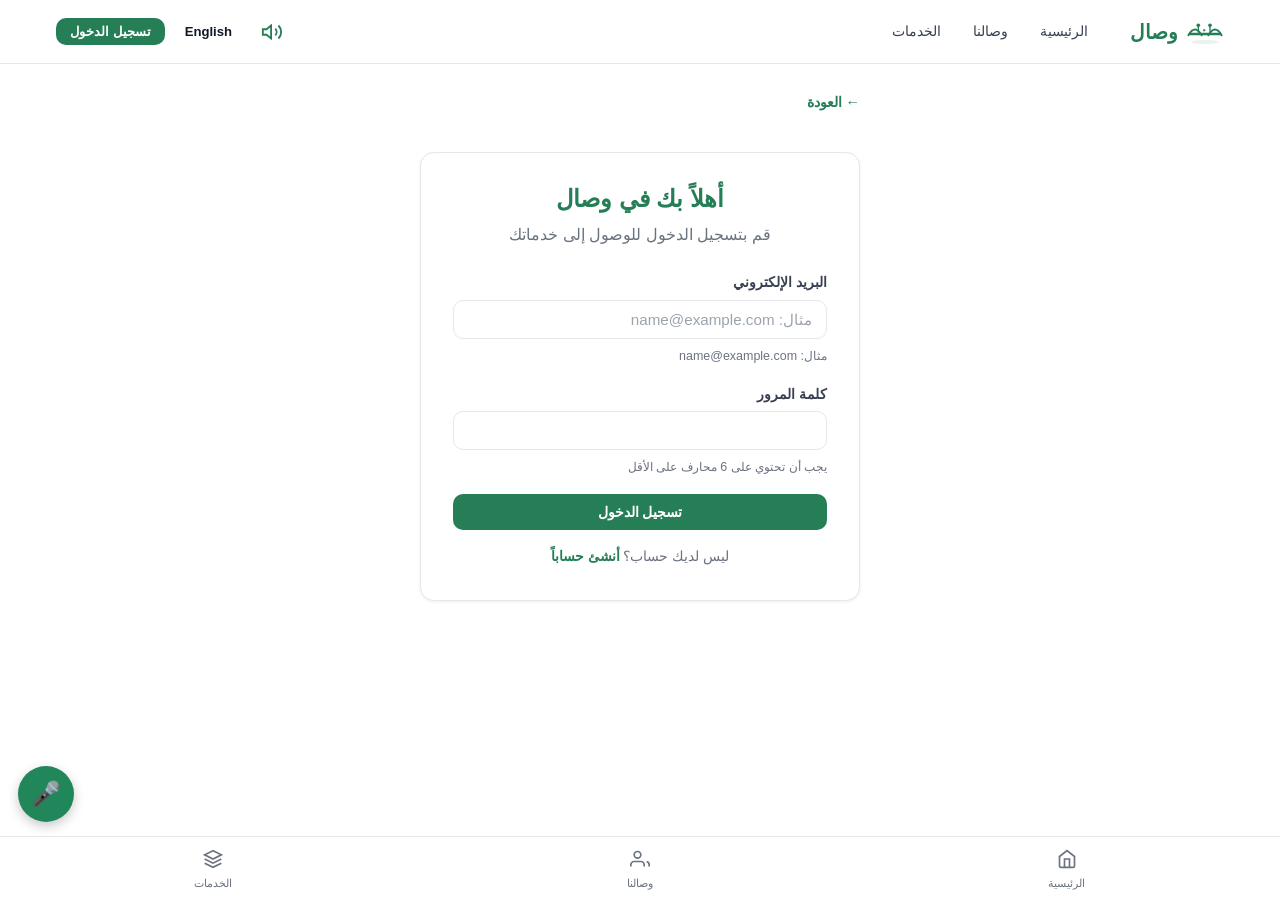
==== login.html @ 74b5a7cc "first upliad" ====
<!DOCTYPE html>
<html lang="ar" dir="rtl">
<head>
  <meta charset="UTF-8">
  <meta name="viewport" content="width=device-width, initial-scale=1.0">
  <title>وصال — تسجيل الدخول</title>
  <link rel="stylesheet" href="./css/style.css">
</head>
<body data-page="login">
  <div id="layout-header"></div>

  <main class="main-content">
    <div id="page-root"></div>
  </main>

  <div id="layout-bottom-nav"></div>
  <div id="toast-container"></div>
  <script src="./js/config.js"></script>
  <script src="./js/translations.js"></script>
  <script src="./js/api.js"></script>
  <script src="./js/layout.js"></script>
  <script>
    let isRegister = false;

    function validateEmail(e) { return /^[^\s@]+@[^\s@]+\.[^\s@]+$/.test(e); }
    function validatePassword(p) { return p.length >= 6; }

    function showToast(msg, isError) {
      const c = document.getElementById("toast-container");
      const t = document.createElement("div");
      t.className = "toast" + (isError ? " error" : "");
      t.textContent = msg;
      c.appendChild(t);
      setTimeout(() => t.remove(), 3500);
    }

    function renderForm() {
      const r = isRegister;
      document.getElementById("page-root").innerHTML = `
        <div class="auth-wrap fade-in">
          <button class="back-btn" onclick="history.back()">← ${T("common.back")}</button>
          <div class="card auth-card">
            <h1 class="text-2xl font-bold text-center" style="color:var(--primary)">${r ? T("auth.register_title") : T("auth.login_title")}</h1>
            <p class="text-center text-muted mt-2">${r ? T("auth.register_subtitle") : T("auth.login_subtitle")}</p>

            <form id="auth-form" class="space-y-4 mt-6" onsubmit="handleSubmit(event)">
              ${r ? `
              <div class="form-group">
                <label for="inp-name">${T("auth.name")}</label>
                <input id="inp-name" class="input" type="text" placeholder="${T("auth.name_hint")}" required>
              </div>
              <div class="form-group">
                <label for="inp-phone">${T("auth.phone")}</label>
                <input id="inp-phone" class="input" type="tel" placeholder="${T("auth.phone_hint")}" required>
              </div>` : ""}

              <div class="form-group">
                <label for="inp-email">${T("auth.email")}</label>
                <input id="inp-email" class="input" type="email" placeholder="${T("auth.email_hint")}" required>
                <span class="field-hint" id="email-hint">${T("auth.email_hint")}</span>
              </div>
              <div class="form-group">
                <label for="inp-password">${T("auth.password")}</label>
                <input id="inp-password" class="input" type="password" required>
                <span class="field-hint" id="pw-hint">${T("auth.password_hint")}</span>
              </div>

              <button type="submit" id="submit-btn" class="btn btn-primary btn-full mt-2">
                ${r ? T("auth.register_btn") : T("auth.login_btn")}
              </button>

              <p class="text-center text-sm text-muted mt-2">
                ${r ? T("auth.have_account") : T("auth.no_account")}
                <a href="#" onclick="toggleMode(); return false;" style="color:var(--primary);font-weight:600;">
                  ${r ? T("auth.login_instead") : T("auth.create_one")}
                </a>
              </p>
            </form>
          </div>
        </div>`;
    }

    function toggleMode() { isRegister = !isRegister; renderForm(); }

    async function handleSubmit(e) {
      e.preventDefault();
      const email    = document.getElementById("inp-email").value.trim();
      const password = document.getElementById("inp-password").value;
      if (!validateEmail(email) || !validatePassword(password)) return;

      const btn = document.getElementById("submit-btn");
      btn.disabled = true;
      btn.textContent = T("common.loading");

      try {
        let data;
        if (isRegister) {
          const name  = document.getElementById("inp-name").value.trim();
          const phone = document.getElementById("inp-phone").value.trim();
          data = await API.register({ email, password, name, phone });
        } else {
          data = await API.login({ email, password });
        }
        localStorage.setItem(Config.KEYS.TOKEN, data.token);
        showToast(isRegister ? T("auth.register_title") : T("auth.login_title"));
        location.href = "./disabilities.html";
      } catch (err) {
        showToast(err.message || T("common.error"), true);
        btn.disabled = false;
        btn.textContent = isRegister ? T("auth.register_btn") : T("auth.login_btn");
      }
    }

    window.addEventListener("layout-ready", renderForm);
  </script>
</body>
</html>
---- css/style.css ----
/* ── Reset & base ──────────────────────────────────────── */
*, *::before, *::after { box-sizing: border-box; margin: 0; padding: 0; }

:root {
  --primary:       hsl(153 55% 32%);
  --primary-hover: hsl(153 55% 26%);
  --primary-light: hsl(153 55% 90%);
  --primary-bg:    hsl(153 55% 97%);
  --primary-ring:  hsl(153 55% 55% / .4);

  --bg:            #ffffff;
  --fg:            #111827;
  --muted:         #6b7280;
  --border:        #e5e7eb;
  --card-bg:       #ffffff;
  --secondary-bg:  #f9fafb;
  --destructive:   #ef4444;
  --destructive-bg:#fef2f2;

  --radius:        10px;
  --radius-lg:     14px;
  --shadow-sm:     0 1px 3px rgba(0,0,0,.07);
  --shadow:        0 4px 12px rgba(0,0,0,.10);

  --header-h: 64px;
  --bnav-h:   64px;
}

html { font-size: 16px; scroll-behavior: smooth; }
body {
  font-family: -apple-system, "Segoe UI", Tahoma, Arial, sans-serif;
  background: var(--bg);
  color: var(--fg);
  line-height: 1.6;
  min-height: 100vh;
}

/* Typography */
h1 { font-size: 2.2rem; font-weight: 800; line-height: 1.2; }
h2 { font-size: 1.4rem; font-weight: 700; }
h3 { font-size: 1.1rem; font-weight: 600; }
a  { color: inherit; text-decoration: none; }
img { max-width: 100%; }

/* Header */
.site-header {
  position: fixed; top: 0; inset-inline: 0; z-index: 100;
  height: var(--header-h);
  background: rgba(255,255,255,.95);
  backdrop-filter: blur(8px);
  border-bottom: 1px solid var(--border);
}
.header-inner {
  max-width: 1200px; margin: 0 auto; padding: 0 16px;
  height: 100%; display: flex; align-items: center; gap: 12px;
}
.logo-link {
  display: flex; align-items: center; gap: 8px;
  color: var(--primary); font-weight: 800; font-size: 1.2rem;
  flex-shrink: 0;
}
.logo-text { font-size: 1.25rem; }

.desktop-nav {
  display: none; align-items: center; gap: 4px;
  margin-inline-start: 16px; flex: 1;
}
@media (min-width: 768px) { .desktop-nav { display: flex; } }

.nav-link {
  padding: 6px 14px; border-radius: 8px;
  font-size: .9rem; font-weight: 500; color: #374151;
  transition: background .15s, color .15s;
}
.nav-link:hover { background: var(--primary-bg); color: var(--primary); }
.nav-link.active { background: var(--primary-bg); color: var(--primary); font-weight: 700; }

.header-actions {
  display: flex; align-items: center; gap: 6px; margin-inline-start: auto;
}
.header-username {
  font-size: .85rem; font-weight: 500; color: var(--muted);
  display: none;
}
@media (min-width: 640px) { .header-username { display: inline; } }

/* Bottom nav */
.bottom-nav {
  position: fixed; bottom: 0; inset-inline: 0; z-index: 100;
  height: var(--bnav-h);
  background: rgba(255,255,255,.97);
  backdrop-filter: blur(8px);
  border-top: 1px solid var(--border);
  display: flex;
}
.bnav-item {
  flex: 1; display: flex; flex-direction: column;
  align-items: center; justify-content: center; gap: 2px;
  color: var(--muted); font-size: .7rem; font-weight: 500;
  transition: color .15s;
  padding: 6px 4px;
}
.bnav-item:hover  { color: var(--fg); }
.bnav-item.active { color: var(--primary); }
.bnav-icon {
  width: 38px; height: 28px;
  display: flex; align-items: center; justify-content: center;
  border-radius: 20px; transition: background .15s;
}
.bnav-item.active .bnav-icon { background: var(--primary-bg); }

/* Main content */
.main-content {
  max-width: 900px; margin: 0 auto;
  padding: calc(var(--header-h) + 24px) 16px calc(var(--bnav-h) + 24px);
  min-height: 100vh;
}
.main-wide { max-width: 1100px; }

/* Buttons */
.btn {
  display: inline-flex; align-items: center; justify-content: center; gap: 6px;
  padding: 10px 20px; border-radius: var(--radius);
  font-size: .9rem; font-weight: 600; cursor: pointer;
  transition: background .15s, color .15s, box-shadow .15s, opacity .15s;
  border: none; white-space: nowrap;
}
.btn:disabled { opacity: .55; cursor: not-allowed; }

.btn-primary   { background: var(--primary);   color: #fff; }
.btn-primary:hover:not(:disabled) { background: var(--primary-hover); }

.btn-outline   { background: transparent; border: 1.5px solid var(--border); color: var(--fg); }
.btn-outline:hover:not(:disabled) { border-color: var(--primary); color: var(--primary); }

.btn-ghost     { background: transparent; color: var(--fg); }
.btn-ghost:hover:not(:disabled) { background: var(--secondary-bg); }

.btn-danger    { background: transparent; border: 1.5px solid #fca5a5; color: var(--destructive); }
.btn-danger:hover:not(:disabled) { background: var(--destructive-bg); }

.btn-secondary { background: var(--secondary-bg); color: var(--fg); border: 1px solid var(--border); }
.btn-secondary:hover:not(:disabled) { background: #f3f4f6; }

.btn-sm  { padding: 6px 14px; font-size: .82rem; }
.btn-lg  { padding: 14px 32px; font-size: 1rem; border-radius: var(--radius-lg); }
.btn-full{ width: 100%; }

.icon-btn {
  display: flex; align-items: center; justify-content: center;
  width: 40px; height: 40px; border-radius: 50%;
  background: none; border: none; cursor: pointer;
  color: var(--muted); transition: background .15s, color .15s;
}
.icon-btn:hover  { background: var(--secondary-bg); color: var(--fg); }
.icon-btn.active { color: var(--primary); }
.lang-btn { font-size: .82rem; font-weight: 600; }

/* Cards */
.card {
  background: var(--card-bg); border: 1px solid var(--border);
  border-radius: var(--radius-lg); padding: 20px;
  box-shadow: var(--shadow-sm);
  transition: border-color .2s, box-shadow .2s;
}
.card-link:hover .card, .card.hover:hover {
  border-color: hsl(153 55% 60%); box-shadow: var(--shadow);
}
.card-link { display: block; cursor: pointer; }
.card-icon {
  width: 60px; height: 60px; border-radius: 12px;
  background: var(--primary-bg); display: flex;
  align-items: center; justify-content: center;
  font-size: 1.8rem; flex-shrink: 0;
  transition: transform .2s;
}
.card-link:hover .card-icon { transform: scale(1.08); }

/* Forms */
.form-group { display: flex; flex-direction: column; gap: 6px; }
label { font-size: .88rem; font-weight: 600; color: #374151; }
label .required { color: var(--destructive); margin-inline-start: 2px; }
label .optional { font-weight: 400; color: var(--muted); font-size: .78rem; }

.input {
  width: 100%; padding: 10px 14px; border-radius: var(--radius);
  border: 1.5px solid var(--border); font-size: .95rem;
  color: var(--fg); background: #fff;
  transition: border-color .15s, box-shadow .15s;
  font-family: inherit;
}
.input:focus {
  outline: none; border-color: var(--primary);
  box-shadow: 0 0 0 3px var(--primary-ring);
}
.input.error { border-color: var(--destructive); }
.input::placeholder { color: #9ca3af; }

textarea.input { resize: vertical; min-height: 90px; }

.field-hint { font-size: .78rem; color: var(--muted); margin-top: 2px; }
.field-hint.error { color: var(--destructive); }

.form-grid-2 { display: grid; grid-template-columns: 1fr 1fr; gap: 16px; }
@media (max-width: 560px) { .form-grid-2 { grid-template-columns: 1fr; } }

/* Status badge */
.badge {
  display: inline-flex; align-items: center;
  padding: 4px 12px; border-radius: 999px;
  font-size: .78rem; font-weight: 600; border: 1px solid;
}
.badge-pending   { background: #fef9c3; color: #854d0e; border-color: #fde68a; }
.badge-confirmed { background: #dcfce7; color: #166534; border-color: #86efac; }
.badge-cancelled { background: #fee2e2; color: #991b1b; border-color: #fca5a5; }
.badge-completed { background: #dbeafe; color: #1e40af; border-color: #93c5fd; }

/* Skeleton loader */
.skeleton {
  background: linear-gradient(90deg, #f3f4f6 25%, #e5e7eb 50%, #f3f4f6 75%);
  background-size: 200% 100%;
  animation: shimmer 1.4s infinite;
  border-radius: 8px;
}
@keyframes shimmer { 0%{background-position:200% 0} 100%{background-position:-200% 0} }

/* Toast */
#toast-container {
  position: fixed; bottom: calc(var(--bnav-h) + 12px);
  inset-inline-end: 16px; z-index: 9999;
  display: flex; flex-direction: column; gap: 8px; pointer-events: none;
}
.toast {
  background: var(--fg); color: #fff;
  padding: 12px 18px; border-radius: var(--radius);
  font-size: .88rem; box-shadow: var(--shadow);
  animation: toast-in .25s ease; pointer-events: all; max-width: 300px;
}
.toast.error { background: var(--destructive); }
@keyframes toast-in { from{opacity:0;transform:translateY(8px)} to{opacity:1;transform:none} }

/* Utility */
.text-center  { text-align: center; }
.text-primary { color: var(--primary); }
.text-muted   { color: var(--muted); }
.text-sm      { font-size: .85rem; }
.text-xs      { font-size: .75rem; }
.text-lg      { font-size: 1.1rem; }
.text-xl      { font-size: 1.25rem; }
.text-2xl     { font-size: 1.5rem; }
.font-bold    { font-weight: 700; }
.font-semibold{ font-weight: 600; }
.mt-1{margin-top:4px} .mt-2{margin-top:8px} .mt-3{margin-top:12px}
.mt-4{margin-top:16px} .mt-6{margin-top:24px} .mt-8{margin-top:32px}
.mb-1{margin-bottom:4px} .mb-2{margin-bottom:8px} .mb-4{margin-bottom:16px}
.mb-6{margin-bottom:24px} .mb-8{margin-bottom:32px}
.gap-2{gap:8px} .gap-3{gap:12px} .gap-4{gap:16px}
.flex { display:flex } .flex-col{flex-direction:column}
.items-center{align-items:center} .justify-between{justify-content:space-between}
.flex-1{flex:1} .flex-wrap{flex-wrap:wrap}
.grid-2 { display:grid; grid-template-columns:1fr 1fr; gap:16px; }
.grid-3 { display:grid; grid-template-columns:repeat(3,1fr); gap:20px; }
.grid-4 { display:grid; grid-template-columns:repeat(4,1fr); gap:12px; }
@media(max-width:768px){.grid-3,.grid-4{grid-template-columns:1fr 1fr;}}
@media(max-width:480px){.grid-3{grid-template-columns:1fr;}}
.hidden{display:none}
.w-full{width:100%} .h-full{height:100%}
.space-y-4>*+*{margin-top:16px} .space-y-6>*+*{margin-top:24px}
.rounded{border-radius:var(--radius)} .rounded-lg{border-radius:var(--radius-lg)}

/* Home */
.home-hero {
  min-height: calc(100vh - var(--header-h) - var(--bnav-h) - 48px);
  display: flex; flex-direction: column;
  align-items: center; justify-content: center;
  text-align: center; gap: 24px;
  animation: fade-up .5s ease both;
}
.home-title { font-size: 5rem; font-weight: 900; color: var(--primary); line-height: 1; }
@media(max-width:480px){ .home-title{font-size:3.5rem;} }
.home-tagline { font-size: 1.2rem; color: var(--muted); max-width: 500px; line-height: 1.7; }

/* Auth */
.auth-wrap {
  max-width: 440px; margin: 0 auto;
  display: flex; flex-direction: column; gap: 20px;
}
.auth-card { padding: 32px; }

/* Disability / Service grid */
.page-header { margin-bottom: 32px; text-align: center; }
.page-header h1 { color: var(--primary); margin-bottom: 8px; }
.page-header p  { color: var(--muted); font-size: 1.05rem; }
.feature-grid { display:flex; flex-wrap:wrap; gap:20px; justify-content:center; }
.feature-item {
  display:flex; flex-direction:column; align-items:center; gap:8px;
  min-width: 80px;
}
.feature-icon {
  width:56px; height:56px; border-radius:16px;
  background:var(--primary-bg); display:flex;
  align-items:center; justify-content:center; font-size:1.6rem;
}

/* Service option card */
.option-card {
  display: flex; flex-direction: column;
  border: 1px solid var(--border); border-radius: var(--radius-lg);
  overflow: hidden; box-shadow: var(--shadow-sm);
}
@media(min-width:640px){
  .option-card { flex-direction: row; }
  .option-price-col { width: 220px; }
}
.option-body   { flex: 1; padding: 20px; }
.option-price-col {
  padding: 20px; background: var(--secondary-bg);
  border-top: 1px solid var(--border);
  display: flex; flex-direction: column;
  justify-content: space-between; align-items: flex-start; gap: 12px;
}
@media(min-width:640px){
  .option-price-col {
    border-top: none; border-inline-start: 1px solid var(--border);
    align-items: flex-end;
  }
}
.price-big { font-size: 2rem; font-weight: 800; line-height: 1; }

/* Invoice */
.invoice-box  { border: 1px solid var(--border); border-radius: var(--radius-lg); overflow: hidden; }
.invoice-head { background: var(--primary-bg); padding: 20px 24px; border-bottom: 1px solid var(--border); }
.invoice-body { padding: 4px 24px; }
.invoice-foot { background: var(--secondary-bg); padding: 12px 24px; border-top: 1px solid var(--border); }
.row { display:flex; justify-content:space-between; align-items:start;
       gap:12px; padding:12px 0; border-bottom:1px solid #f3f4f6; }
.row:last-child { border-bottom:none; }
.row-label { color:var(--muted); }
.row-value { font-weight:600; text-align:end; }
.total-row {
  display:flex; justify-content:space-between; align-items:center;
  padding: 16px 0 8px;
}

/* Back button */
.back-btn {
  display: inline-flex; align-items: center; gap: 6px;
  font-size: .9rem; font-weight: 600; color: var(--primary);
  background: none; border: none; cursor: pointer;
  padding: 6px 0; margin-bottom: 16px;
  transition: opacity .15s;
}
.back-btn:hover { opacity: .7; }

/* Payment method toggle */
.pay-methods { display:grid; grid-template-columns:1fr 1fr; gap:12px; }
.pay-method {
  display:flex; flex-direction:column; align-items:center; justify-content:center;
  gap:8px; padding:20px 12px; border-radius: var(--radius-lg);
  border: 2px solid var(--border); cursor:pointer;
  transition: border-color .15s, background .15s;
  font-size:.9rem; font-weight:600; position:relative;
}
.pay-method:hover { border-color:hsl(153 55% 60%); }
.pay-method.selected { border-color: var(--primary); background: var(--primary-bg); color: var(--primary); }
.pay-method-apple {
  background: #000; color: #fff; border-color: #000;
  font-size:1.4rem; font-weight:700;
}
.pay-method-apple.selected { border-color: var(--primary); }
.pay-check {
  position:absolute; top:8px; inset-inline-end:8px;
  width:18px; height:18px; border-radius:50%;
  background: var(--primary); color:#fff;
  display:flex; align-items:center; justify-content:center;
  font-size:.7rem;
}
.card-fields { padding-top:16px; border-top:1px solid var(--border); margin-top:8px; }

/* Orders */
.stat-grid { display:grid; grid-template-columns:1fr 1fr; gap:12px; }
@media(min-width:600px){ .stat-grid{grid-template-columns:repeat(4,1fr);} }
.stat-card { background:var(--secondary-bg); border-radius:var(--radius-lg); padding:16px; text-align:center; }
.stat-value { font-size:1.75rem; font-weight:800; color:var(--primary); }
.stat-label { font-size:.75rem; color:var(--muted); margin-top:4px; }

.order-card { margin-bottom:12px; }
.order-header { display:flex; justify-content:space-between; align-items:start; flex-wrap:wrap; gap:8px; }
.order-num  { font-size:.78rem; color:var(--muted); margin-bottom:4px; }
.order-footer { display:flex; justify-content:space-between; align-items:center; margin-top:12px; }

/* Empty state */
.empty-state { text-align:center; padding:60px 20px; }
.empty-icon { font-size:3rem; margin-bottom:16px; color:var(--muted); opacity:.5; }

/* Confirmed banner */
.confirmed-banner {
  display:flex; align-items:center; gap:12px;
  background:#f0fdf4; border:1px solid #86efac;
  border-radius:var(--radius-lg); padding:16px 20px; margin-bottom:20px;
}
.confirmed-icon { font-size:1.5rem; }
.confirmed-title { font-weight:700; color:#166534; }
.confirmed-date  { font-size:.82rem; color:#15803d; }

/* Accessibility tools */
.tool-card {
  display:flex; align-items:center; gap:12px;
  padding:14px 16px; border-radius:var(--radius-lg);
  background:var(--primary-bg); border:1px solid hsl(153 55% 80%);
}
.tool-icon { color:var(--primary); flex-shrink:0; }
.zoom-controls { display:flex; align-items:center; gap:10px; margin-inline-start:auto; }
.zoom-btn {
  width:36px; height:36px; border-radius:8px;
  border:1.5px solid var(--border); background:#fff;
  font-weight:700; font-size:.9rem; cursor:pointer;
  display:flex; align-items:center; justify-content:center;
  transition:border-color .15s;
}
.zoom-btn:hover:not(:disabled) { border-color:var(--primary); color:var(--primary); }
.zoom-btn:disabled { opacity:.4; cursor:not-allowed; }
.zoom-value { font-size:.82rem; color:var(--muted); min-width:38px; text-align:center; font-family:monospace; }

/* Animations */
@keyframes fade-up { from{opacity:0;transform:translateY(18px)} to{opacity:1;transform:none} }
.fade-in { animation: fade-up .4s ease both; }

/* Print */
@media print {
  .site-header, .bottom-nav, .no-print { display:none !important; }
  .main-content { padding-top:0; }
}
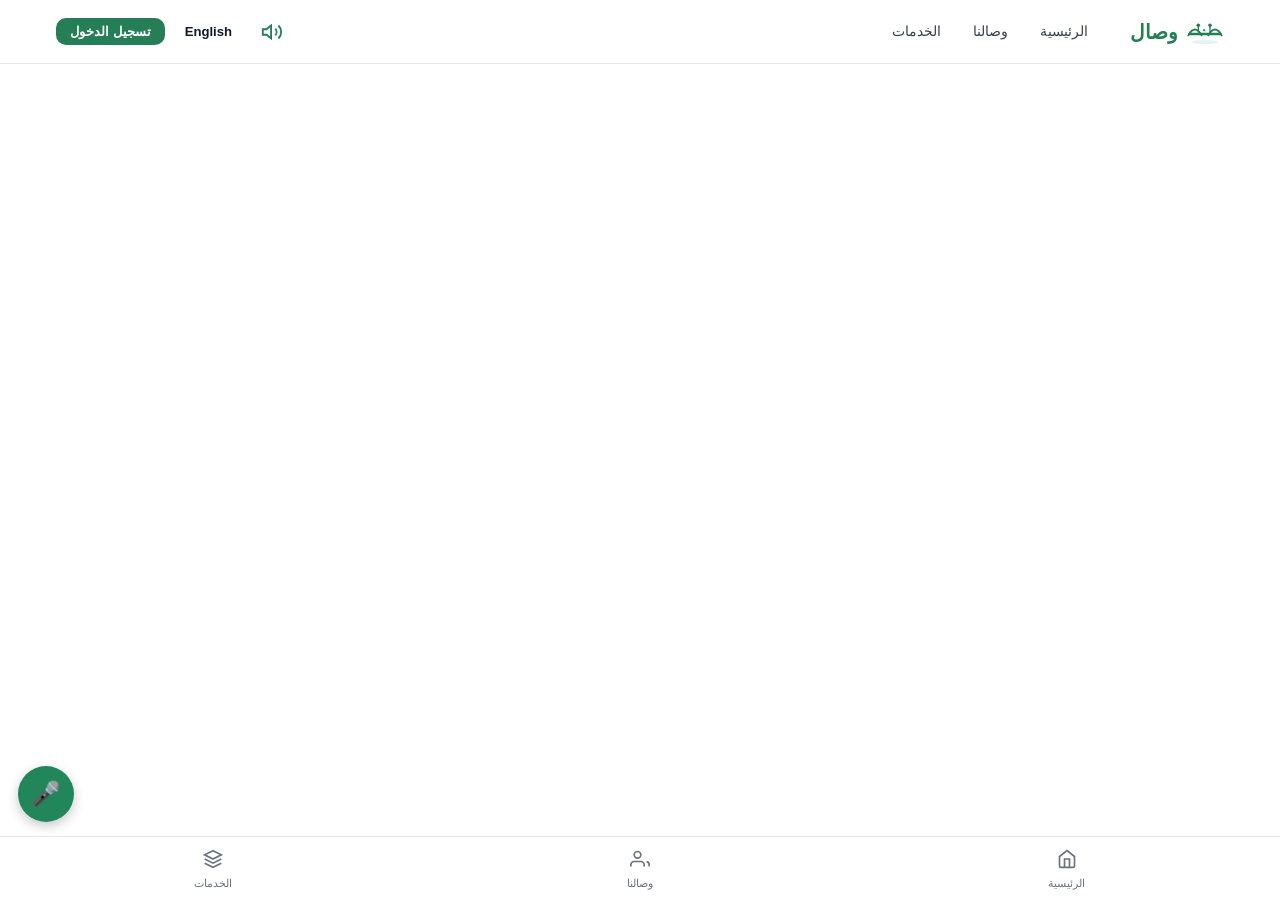
==== commit 8c4cd536: "Update login.html" ====
--- a/login.html
+++ b/login.html
@@ -15,15 +15,22 @@
 
   <div id="layout-bottom-nav"></div>
   <div id="toast-container"></div>
+
   <script src="./js/config.js"></script>
   <script src="./js/translations.js"></script>
   <script src="./js/api.js"></script>
   <script src="./js/layout.js"></script>
+
   <script>
     let isRegister = false;
 
-    function validateEmail(e) { return /^[^\s@]+@[^\s@]+\.[^\s@]+$/.test(e); }
-    function validatePassword(p) { return p.length >= 6; }
+    function validateEmail(e) {
+      return /^[^\\s@]+@[^\\s@]+\\.[^\\s@]+$/.test(e);
+    }
+
+    function validatePassword(p) {
+      return p.length >= 6;
+    }
 
     function showToast(msg, isError) {
       const c = document.getElementById("toast-container");
@@ -36,32 +43,42 @@
 
     function renderForm() {
       const r = isRegister;
+
       document.getElementById("page-root").innerHTML = `
         <div class="auth-wrap fade-in">
           <button class="back-btn" onclick="history.back()">← ${T("common.back")}</button>
+
           <div class="card auth-card">
-            <h1 class="text-2xl font-bold text-center" style="color:var(--primary)">${r ? T("auth.register_title") : T("auth.login_title")}</h1>
-            <p class="text-center text-muted mt-2">${r ? T("auth.register_subtitle") : T("auth.login_subtitle")}</p>
+            <h1 class="text-2xl font-bold text-center" style="color:var(--primary)">
+              ${r ? T("auth.register_title") : T("auth.login_title")}
+            </h1>
+
+            <p class="text-center text-muted mt-2">
+              ${r ? T("auth.register_subtitle") : "سجلي دخولك باستخدام الحساب الذي أنشأتيه سابقًا"}
+            </p>
 
             <form id="auth-form" class="space-y-4 mt-6" onsubmit="handleSubmit(event)">
               ${r ? `
-              <div class="form-group">
-                <label for="inp-name">${T("auth.name")}</label>
-                <input id="inp-name" class="input" type="text" placeholder="${T("auth.name_hint")}" required>
-              </div>
-              <div class="form-group">
-                <label for="inp-phone">${T("auth.phone")}</label>
-                <input id="inp-phone" class="input" type="tel" placeholder="${T("auth.phone_hint")}" required>
-              </div>` : ""}
+                <div class="form-group">
+                  <label for="inp-name">${T("auth.name")}</label>
+                  <input id="inp-name" class="input" type="text" placeholder="${T("auth.name_hint")}" required>
+                </div>
+
+                <div class="form-group">
+                  <label for="inp-phone">${T("auth.phone")}</label>
+                  <input id="inp-phone" class="input" type="tel" placeholder="${T("auth.phone_hint")}" required>
+                </div>
+              ` : ""}
 
               <div class="form-group">
                 <label for="inp-email">${T("auth.email")}</label>
                 <input id="inp-email" class="input" type="email" placeholder="${T("auth.email_hint")}" required>
                 <span class="field-hint" id="email-hint">${T("auth.email_hint")}</span>
               </div>
+
               <div class="form-group">
                 <label for="inp-password">${T("auth.password")}</label>
-                <input id="inp-password" class="input" type="password" required>
+                <input id="inp-password" class="input" type="password" placeholder="${T("auth.password_hint")}" required>
                 <span class="field-hint" id="pw-hint">${T("auth.password_hint")}</span>
               </div>
 
@@ -80,35 +97,92 @@
         </div>`;
     }
 
-    function toggleMode() { isRegister = !isRegister; renderForm(); }
+    function toggleMode() {
+      isRegister = !isRegister;
+      renderForm();
+    }
+
+    function getSavedAccounts() {
+      return JSON.parse(localStorage.getItem("wasal_accounts") || "[]");
+    }
+
+    function saveAccounts(accounts) {
+      localStorage.setItem("wasal_accounts", JSON.stringify(accounts));
+    }
 
     async function handleSubmit(e) {
       e.preventDefault();
-      const email    = document.getElementById("inp-email").value.trim();
+
+      const email = document.getElementById("inp-email").value.trim().toLowerCase();
       const password = document.getElementById("inp-password").value;
-      if (!validateEmail(email) || !validatePassword(password)) return;
+
+      if (!validateEmail(email)) {
+        showToast(T("auth.email_invalid"), true);
+        return;
+      }
+
+      if (!validatePassword(password)) {
+        showToast(T("auth.password_invalid"), true);
+        return;
+      }
 
       const btn = document.getElementById("submit-btn");
       btn.disabled = true;
       btn.textContent = T("common.loading");
 
-      try {
-        let data;
-        if (isRegister) {
-          const name  = document.getElementById("inp-name").value.trim();
-          const phone = document.getElementById("inp-phone").value.trim();
-          data = await API.register({ email, password, name, phone });
-        } else {
-          data = await API.login({ email, password });
+      const accounts = getSavedAccounts();
+
+      if (isRegister) {
+        const name = document.getElementById("inp-name").value.trim();
+        const phone = document.getElementById("inp-phone").value.trim();
+
+        const exists = accounts.find(user => user.email === email);
+
+        if (exists) {
+          showToast("هذا البريد مسجل مسبقًا، سجلي دخولك بدل إنشاء حساب جديد", true);
+          btn.disabled = false;
+          btn.textContent = T("auth.register_btn");
+          return;
         }
-        localStorage.setItem(Config.KEYS.TOKEN, data.token);
-        showToast(isRegister ? T("auth.register_title") : T("auth.login_title"));
-        location.href = "./disabilities.html";
-      } catch (err) {
-        showToast(err.message || T("common.error"), true);
+
+        const newUser = {
+          id: Date.now(),
+          name,
+          phone,
+          email,
+          password
+        };
+
+        accounts.push(newUser);
+        saveAccounts(accounts);
+
+        showToast("تم إنشاء الحساب بنجاح، سجلي دخولك الآن");
+        isRegister = false;
+        renderForm();
+        return;
+      }
+
+      const user = accounts.find(
+        account => account.email === email && account.password === password
+      );
+
+      if (!user) {
+        showToast("الإيميل أو كلمة المرور غير صحيحة، أو لا يوجد حساب بهذا البريد", true);
         btn.disabled = false;
-        btn.textContent = isRegister ? T("auth.register_btn") : T("auth.login_btn");
+        btn.textContent = T("auth.login_btn");
+        return;
       }
+
+      localStorage.setItem(Config.KEYS.TOKEN, "demo-token");
+      localStorage.setItem("wasal_user", JSON.stringify({
+        id: user.id,
+        name: user.name,
+        email: user.email,
+        phone: user.phone
+      }));
+
+      showToast("تم تسجيل الدخول بنجاح");
+      location.href = "./disabilities.html";
     }
 
     window.addEventListener("layout-ready", renderForm);
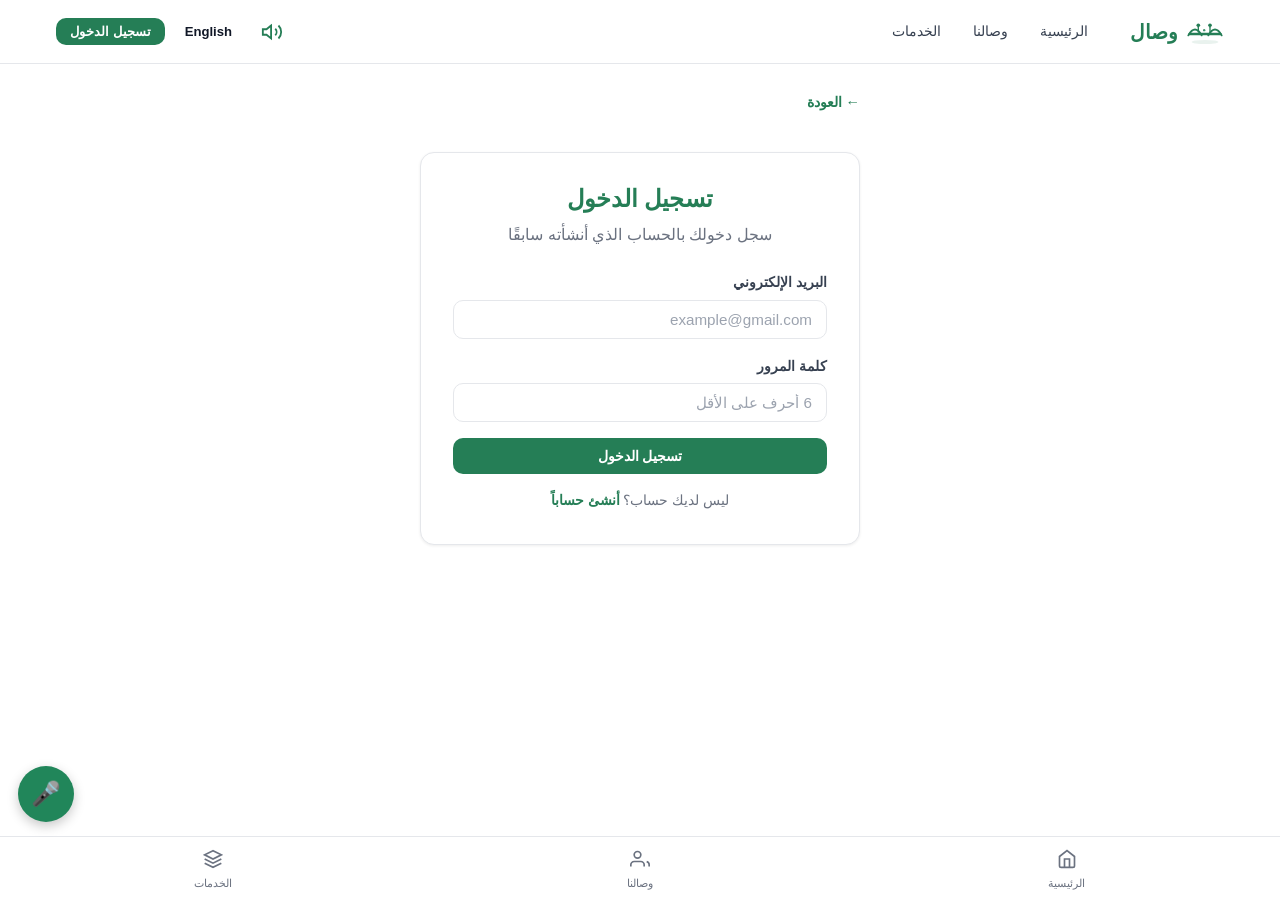
==== commit 5a40b10e: "Update login.html" ====
--- a/login.html
+++ b/login.html
@@ -24,12 +24,12 @@
   <script>
     let isRegister = false;
 
-    function validateEmail(e) {
-      return /^[^\\s@]+@[^\\s@]+\\.[^\\s@]+$/.test(e);
+    function validateEmail(email) {
+      return /^[^\s@]+@[^\s@]+\.[^\s@]+$/.test(email);
     }
 
-    function validatePassword(p) {
-      return p.length >= 6;
+    function validatePassword(password) {
+      return password.length >= 6;
     }
 
     function showToast(msg, isError) {
@@ -41,6 +41,14 @@
       setTimeout(() => t.remove(), 3500);
     }
 
+    function getAccounts() {
+      return JSON.parse(localStorage.getItem("wasal_accounts") || "[]");
+    }
+
+    function saveAccounts(accounts) {
+      localStorage.setItem("wasal_accounts", JSON.stringify(accounts));
+    }
+
     function renderForm() {
       const r = isRegister;
 
@@ -50,46 +58,44 @@
 
           <div class="card auth-card">
             <h1 class="text-2xl font-bold text-center" style="color:var(--primary)">
-              ${r ? T("auth.register_title") : T("auth.login_title")}
+              ${r ? "إنشاء حساب جديد" : "تسجيل الدخول"}
             </h1>
 
             <p class="text-center text-muted mt-2">
-              ${r ? T("auth.register_subtitle") : "سجلي دخولك باستخدام الحساب الذي أنشأتيه سابقًا"}
+              ${r ? "أنشئ حسابك أولاً للوصول إلى خدمات وصال" : "سجل دخولك بالحساب الذي أنشأته سابقًا"}
             </p>
 
             <form id="auth-form" class="space-y-4 mt-6" onsubmit="handleSubmit(event)">
               ${r ? `
                 <div class="form-group">
-                  <label for="inp-name">${T("auth.name")}</label>
-                  <input id="inp-name" class="input" type="text" placeholder="${T("auth.name_hint")}" required>
+                  <label for="inp-name">الاسم الكامل</label>
+                  <input id="inp-name" class="input" type="text" placeholder="أدخل اسمك الكامل" required>
                 </div>
 
                 <div class="form-group">
-                  <label for="inp-phone">${T("auth.phone")}</label>
-                  <input id="inp-phone" class="input" type="tel" placeholder="${T("auth.phone_hint")}" required>
+                  <label for="inp-phone">رقم الجوال</label>
+                  <input id="inp-phone" class="input" type="tel" placeholder="05xxxxxxxx" required>
                 </div>
               ` : ""}
 
               <div class="form-group">
-                <label for="inp-email">${T("auth.email")}</label>
-                <input id="inp-email" class="input" type="email" placeholder="${T("auth.email_hint")}" required>
-                <span class="field-hint" id="email-hint">${T("auth.email_hint")}</span>
+                <label for="inp-email">البريد الإلكتروني</label>
+                <input id="inp-email" class="input" type="email" placeholder="example@gmail.com" required>
               </div>
 
               <div class="form-group">
-                <label for="inp-password">${T("auth.password")}</label>
-                <input id="inp-password" class="input" type="password" placeholder="${T("auth.password_hint")}" required>
-                <span class="field-hint" id="pw-hint">${T("auth.password_hint")}</span>
+                <label for="inp-password">كلمة المرور</label>
+                <input id="inp-password" class="input" type="password" placeholder="6 أحرف على الأقل" required>
               </div>
 
               <button type="submit" id="submit-btn" class="btn btn-primary btn-full mt-2">
-                ${r ? T("auth.register_btn") : T("auth.login_btn")}
+                ${r ? "إنشاء حساب" : "تسجيل الدخول"}
               </button>
 
               <p class="text-center text-sm text-muted mt-2">
-                ${r ? T("auth.have_account") : T("auth.no_account")}
+                ${r ? "لديك حساب بالفعل؟" : "ليس لديك حساب؟"}
                 <a href="#" onclick="toggleMode(); return false;" style="color:var(--primary);font-weight:600;">
-                  ${r ? T("auth.login_instead") : T("auth.create_one")}
+                  ${r ? "سجل دخولك" : "أنشئ حساباً"}
                 </a>
               </p>
             </form>
@@ -102,46 +108,32 @@
       renderForm();
     }
 
-    function getSavedAccounts() {
-      return JSON.parse(localStorage.getItem("wasal_accounts") || "[]");
-    }
-
-    function saveAccounts(accounts) {
-      localStorage.setItem("wasal_accounts", JSON.stringify(accounts));
-    }
-
-    async function handleSubmit(e) {
+    function handleSubmit(e) {
       e.preventDefault();
 
       const email = document.getElementById("inp-email").value.trim().toLowerCase();
       const password = document.getElementById("inp-password").value;
 
       if (!validateEmail(email)) {
-        showToast(T("auth.email_invalid"), true);
+        showToast("يرجى إدخال بريد إلكتروني صحيح", true);
         return;
       }
 
       if (!validatePassword(password)) {
-        showToast(T("auth.password_invalid"), true);
+        showToast("كلمة المرور يجب أن تكون 6 أحرف على الأقل", true);
         return;
       }
 
-      const btn = document.getElementById("submit-btn");
-      btn.disabled = true;
-      btn.textContent = T("common.loading");
-
-      const accounts = getSavedAccounts();
+      const accounts = getAccounts();
 
       if (isRegister) {
         const name = document.getElementById("inp-name").value.trim();
         const phone = document.getElementById("inp-phone").value.trim();
 
-        const exists = accounts.find(user => user.email === email);
+        const exists = accounts.find(acc => acc.email === email);
 
         if (exists) {
-          showToast("هذا البريد مسجل مسبقًا، سجلي دخولك بدل إنشاء حساب جديد", true);
-          btn.disabled = false;
-          btn.textContent = T("auth.register_btn");
+          showToast("هذا البريد مسجل مسبقًا، سجلي دخولك", true);
           return;
         }
 
@@ -162,14 +154,10 @@
         return;
       }
 
-      const user = accounts.find(
-        account => account.email === email && account.password === password
-      );
+      const user = accounts.find(acc => acc.email === email && acc.password === password);
 
       if (!user) {
         showToast("الإيميل أو كلمة المرور غير صحيحة، أو لا يوجد حساب بهذا البريد", true);
-        btn.disabled = false;
-        btn.textContent = T("auth.login_btn");
         return;
       }
 
